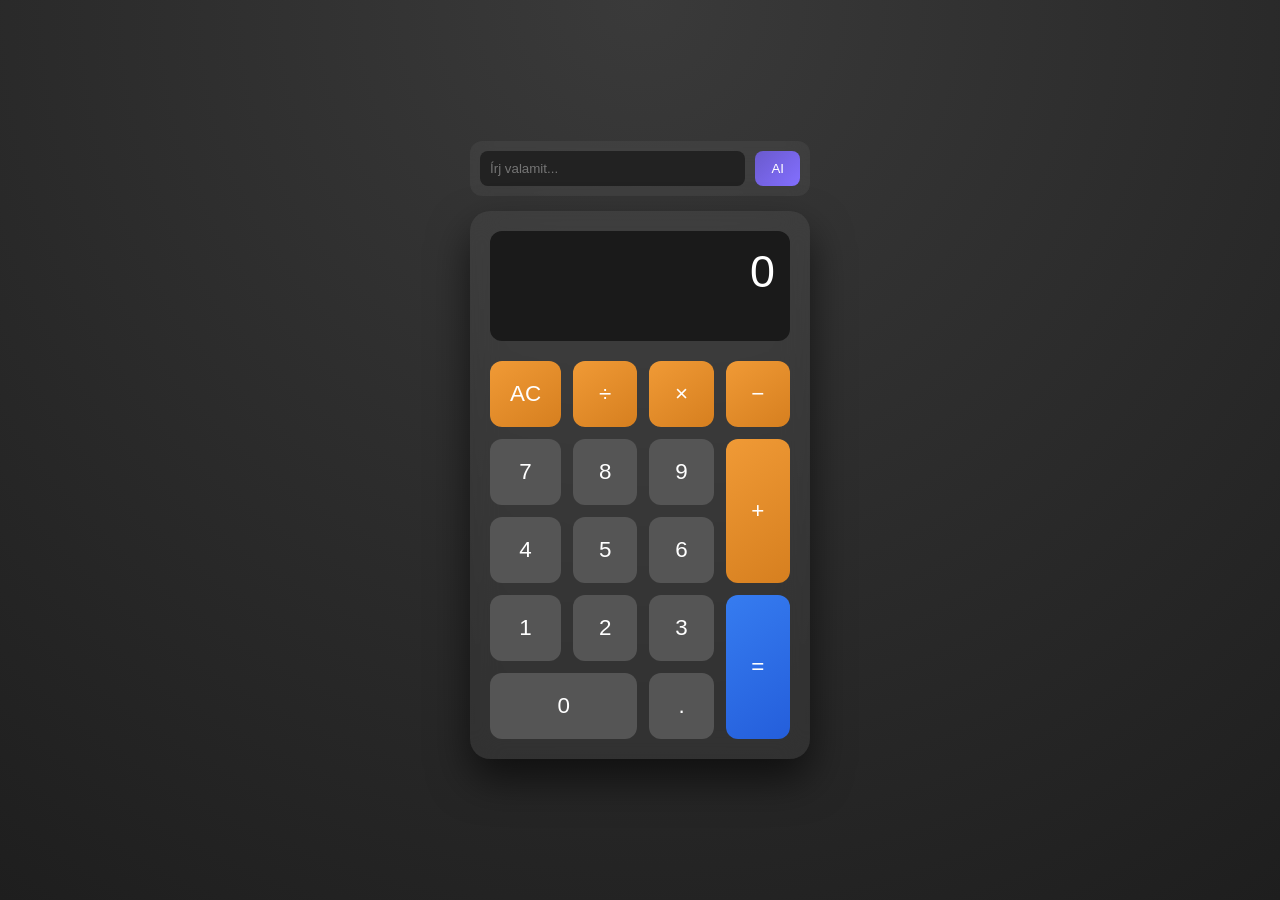
==== frontend/index.html @ 3a359a15 "mappa" ====
<!DOCTYPE html>
<html lang="hu">
<head>
    <meta charset="UTF-8">
    <title>AI Kalkulátor</title>
    <link rel="stylesheet" href="style.css">
</head>
<body>

<div class="calculator-container">

    <div id="ai-container">
        <input id="ai-input" placeholder="Írj valamit...">
        <button id="ai-send">AI</button>
    </div>

    <div class="calculator">
        <div class="display">0</div>

        <div class="buttons">
            <button class="btn operator" id="clear" data-type="clear">AC</button>
            <button class="btn operator" data-type="operator" data-value="/">÷</button>
            <button class="btn operator" data-type="operator" data-value="*">×</button>
            <button class="btn operator" data-type="operator" data-value="-">−</button>

            <button class="btn" data-type="number" data-value="7">7</button>
            <button class="btn" data-type="number" data-value="8">8</button>
            <button class="btn" data-type="number" data-value="9">9</button>
            <button class="btn operator" data-type="operator" data-value="+">+</button>

            <button class="btn" data-type="number" data-value="4">4</button>
            <button class="btn" data-type="number" data-value="5">5</button>
            <button class="btn" data-type="number" data-value="6">6</button>

            <button class="btn" data-type="number" data-value="1">1</button>
            <button class="btn" data-type="number" data-value="2">2</button>
            <button class="btn" data-type="number" data-value="3">3</button>

            <button class="btn equals" data-type="equals">=</button>
            <button class="btn" data-type="number" data-value="0">0</button>
            <button class="btn" data-type="decimal">.</button>
        </div>
    </div>

</div>

<script src="script.js"></script>
</body>
</html>
---- frontend/style.css ----
body {
    display: flex;
    justify-content: center;
    align-items: center;
    min-height: 100vh;
    background: radial-gradient(circle at top, #3a3a3a, #1e1e1e);
    margin: 0;
    font-family: 'Segoe UI', sans-serif;
}

.calculator-container {
    width: 340px;
    display: flex;
    flex-direction: column;
    gap: 15px;
}

/* ---- AI ---- */
#ai-container {
    display: flex;
    gap: 10px;
    background: rgba(255,255,255,0.05);
    backdrop-filter: blur(10px);
    padding: 10px;
    border-radius: 12px;
}

#ai-input {
    flex: 1;
    padding: 10px;
    border-radius: 8px;
    border: none;
    background: #222;
    color: white;
}

#ai-send {
    background: linear-gradient(135deg, #6a5acd, #836fff);
    border: none;
    padding: 10px 16px;
    border-radius: 8px;
    color: white;
    cursor: pointer;
}

/* ---- CALC ---- */
.calculator {
    background: rgba(255,255,255,0.05);
    backdrop-filter: blur(15px);
    padding: 20px;
    border-radius: 20px;
    box-shadow: 0 20px 40px rgba(0,0,0,0.6);
}

.display {
    height: 80px;
    background: #1a1a1a;
    color: white;
    font-size: 2.8rem;
    text-align: right;
    padding: 15px;
    border-radius: 12px;
    margin-bottom: 20px;
}

/* ---- GRID ---- */
.buttons {
    display: grid;
    grid-template-columns: repeat(4, 1fr);
    grid-template-areas:
        "clear div mul sub"
        "n7    n8  n9  add"
        "n4    n5  n6  add"
        "n1    n2  n3  eq"
        "n0    n0  dot eq";
    gap: 12px;
}

/* ---- BUTTON ---- */
.btn {
    padding: 20px;
    font-size: 1.4rem;
    border: none;
    border-radius: 12px;
    cursor: pointer;
    background: #555;
    color: white;
    transition: 0.15s;
}

.btn:hover {
    transform: translateY(-2px);
}

/* ---- AREAS ---- */
#clear { grid-area: clear; }

.btn[data-value="/"] { grid-area: div; }
.btn[data-value="*"] { grid-area: mul; }
.btn[data-value="-"] { grid-area: sub; }
.btn[data-value="+"] { grid-area: add; }

.btn[data-value="7"] { grid-area: n7; }
.btn[data-value="8"] { grid-area: n8; }
.btn[data-value="9"] { grid-area: n9; }

.btn[data-value="4"] { grid-area: n4; }
.btn[data-value="5"] { grid-area: n5; }
.btn[data-value="6"] { grid-area: n6; }

.btn[data-value="1"] { grid-area: n1; }
.btn[data-value="2"] { grid-area: n2; }
.btn[data-value="3"] { grid-area: n3; }

.btn[data-value="0"] { grid-area: n0; }

.btn[data-type="decimal"] { grid-area: dot; }

.equals {
    grid-area: eq;
    background: linear-gradient(145deg, #367cf0, #245edb);
}

.operator {
    background: linear-gradient(145deg, #f09a36, #d67f1f);
}
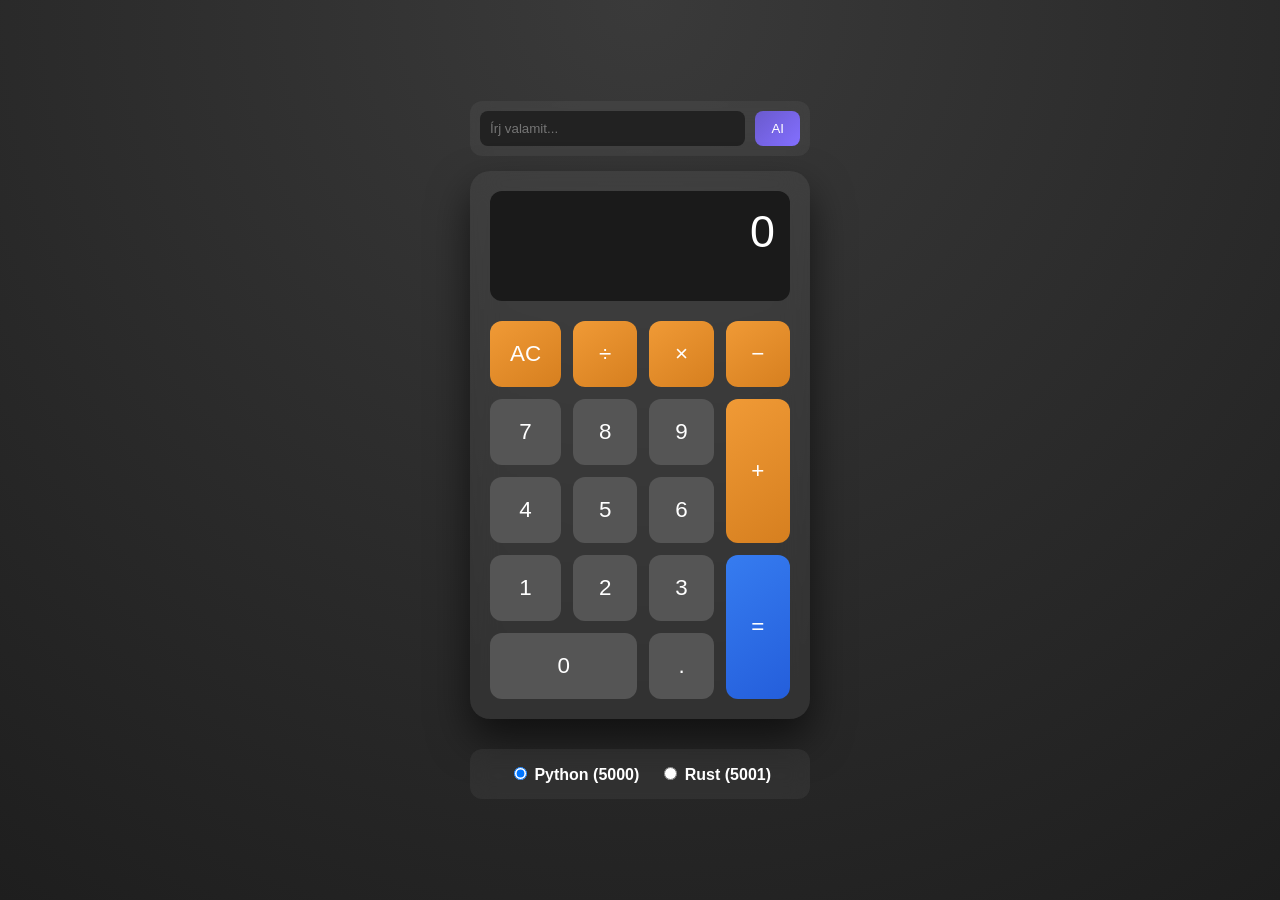
==== commit 0c9950d4: "add rust !bug! fixit ai pls and use eval method or a better way" ====
--- a/frontend/index.html
+++ b/frontend/index.html
@@ -4,6 +4,8 @@
     <meta charset="UTF-8">
     <title>AI Kalkulátor</title>
     <link rel="stylesheet" href="style.css">
+    <script defer src="script.js"></script>
+
 </head>
 <body>
 
@@ -41,9 +43,12 @@
             <button class="btn" data-type="decimal">.</button>
         </div>
     </div>
-
+    <div class="backend-selector">
+        <label><input type="radio" name="backend" value="5000" checked> Python (5000)</label>
+        <label><input type="radio" name="backend" value="5001"> Rust (5001)</label>
+    </div>
+</div>
 </div>
 
-<script src="script.js"></script>
 </body>
 </html>
--- a/frontend/style.css
+++ b/frontend/style.css
@@ -123,4 +123,18 @@
 
 .operator {
     background: linear-gradient(145deg, #f09a36, #d67f1f);
-}+}
+
+
+.backend-selector {
+    display: flex;
+    justify-content: center;
+    gap: 20px;
+    background: rgba(255,255,255,0.05);
+    backdrop-filter: blur(10px);
+    padding: 15px;
+    border-radius: 12px;
+    color: white;
+    margin-top: 15px;
+}
+.backend-selector label { cursor: pointer; font-weight: bold; }
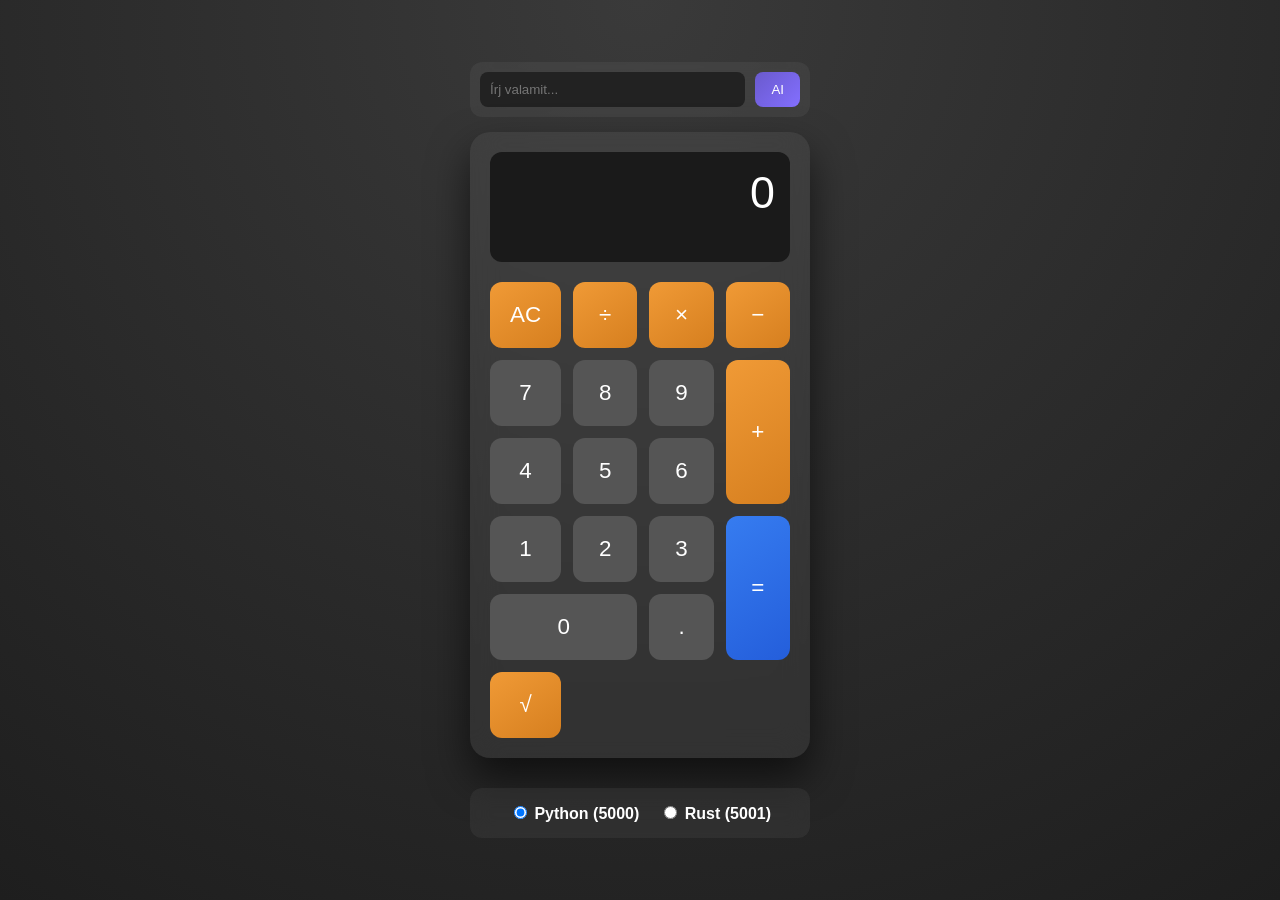
==== commit a9a142b7: "python fixit" ====
--- a/frontend/index.html
+++ b/frontend/index.html
@@ -22,6 +22,7 @@
         <div class="buttons">
             <button class="btn operator" id="clear" data-type="clear">AC</button>
             <button class="btn operator" data-type="operator" data-value="/">÷</button>
+<button class="btn operator" data-type="operator" data-value="sqrt">√</button>
             <button class="btn operator" data-type="operator" data-value="*">×</button>
             <button class="btn operator" data-type="operator" data-value="-">−</button>
 
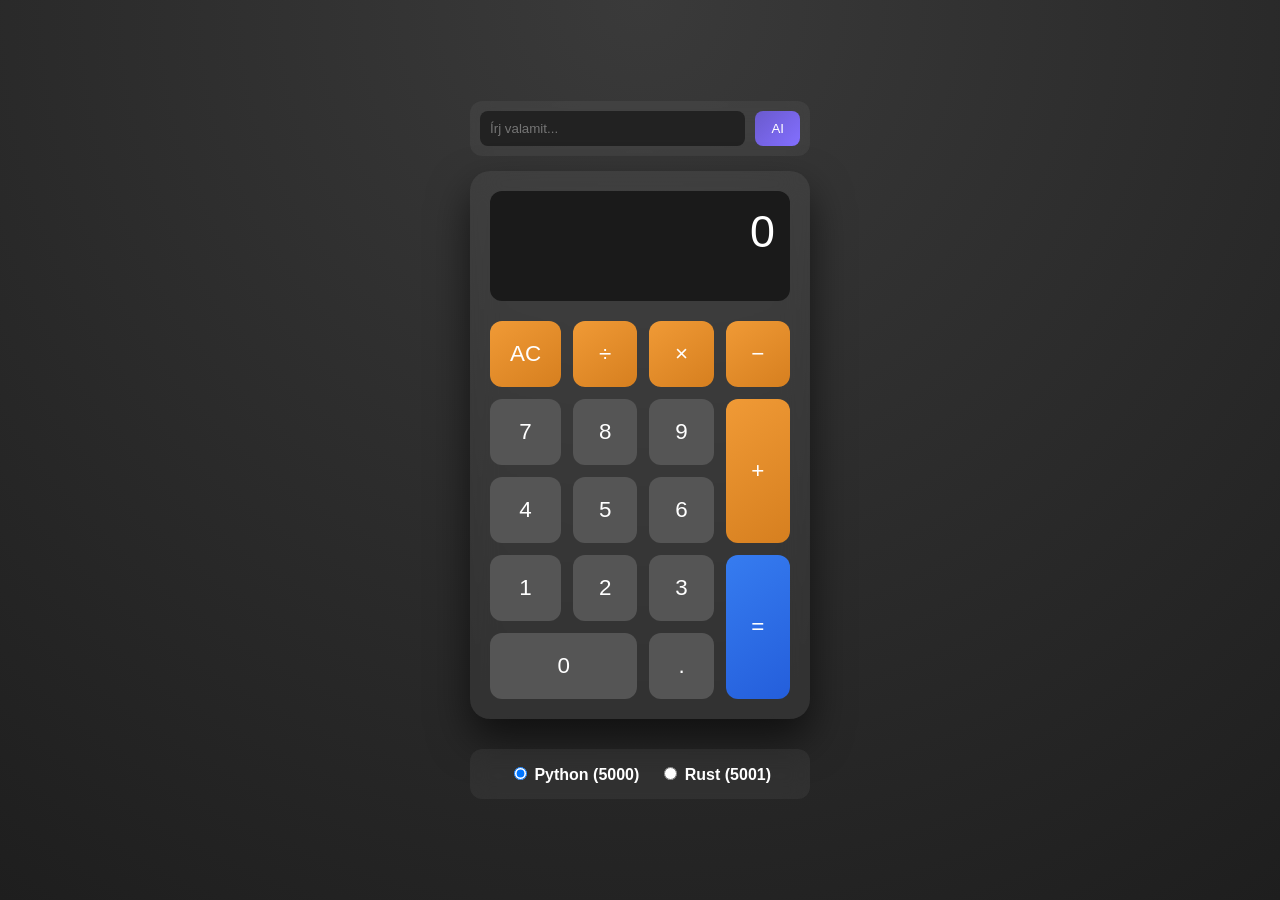
==== commit f1fcc4ce: "python fixit" ====
--- a/frontend/index.html
+++ b/frontend/index.html
@@ -22,7 +22,6 @@
         <div class="buttons">
             <button class="btn operator" id="clear" data-type="clear">AC</button>
             <button class="btn operator" data-type="operator" data-value="/">÷</button>
-<button class="btn operator" data-type="operator" data-value="sqrt">√</button>
             <button class="btn operator" data-type="operator" data-value="*">×</button>
             <button class="btn operator" data-type="operator" data-value="-">−</button>
 
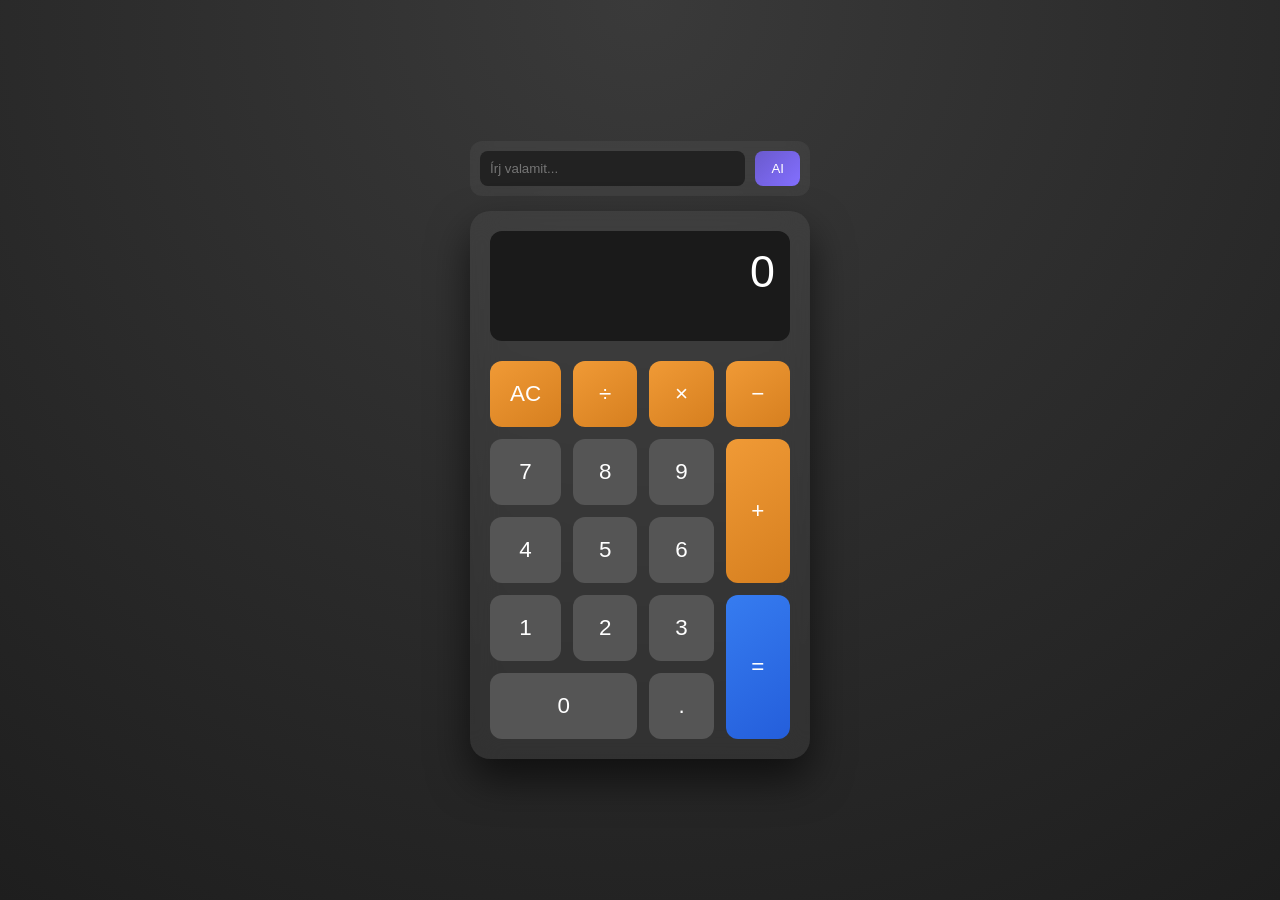
==== commit a131618d: "rollback very sad" ====
--- a/frontend/index.html
+++ b/frontend/index.html
@@ -4,8 +4,6 @@
     <meta charset="UTF-8">
     <title>AI Kalkulátor</title>
     <link rel="stylesheet" href="style.css">
-    <script defer src="script.js"></script>
-
 </head>
 <body>
 
@@ -43,12 +41,9 @@
             <button class="btn" data-type="decimal">.</button>
         </div>
     </div>
-    <div class="backend-selector">
-        <label><input type="radio" name="backend" value="5000" checked> Python (5000)</label>
-        <label><input type="radio" name="backend" value="5001"> Rust (5001)</label>
-    </div>
-</div>
+
 </div>
 
+<script src="script.js"></script>
 </body>
 </html>
--- a/frontend/style.css
+++ b/frontend/style.css
@@ -123,18 +123,4 @@
 
 .operator {
     background: linear-gradient(145deg, #f09a36, #d67f1f);
-}
-
-
-.backend-selector {
-    display: flex;
-    justify-content: center;
-    gap: 20px;
-    background: rgba(255,255,255,0.05);
-    backdrop-filter: blur(10px);
-    padding: 15px;
-    border-radius: 12px;
-    color: white;
-    margin-top: 15px;
-}
-.backend-selector label { cursor: pointer; font-weight: bold; }+}
